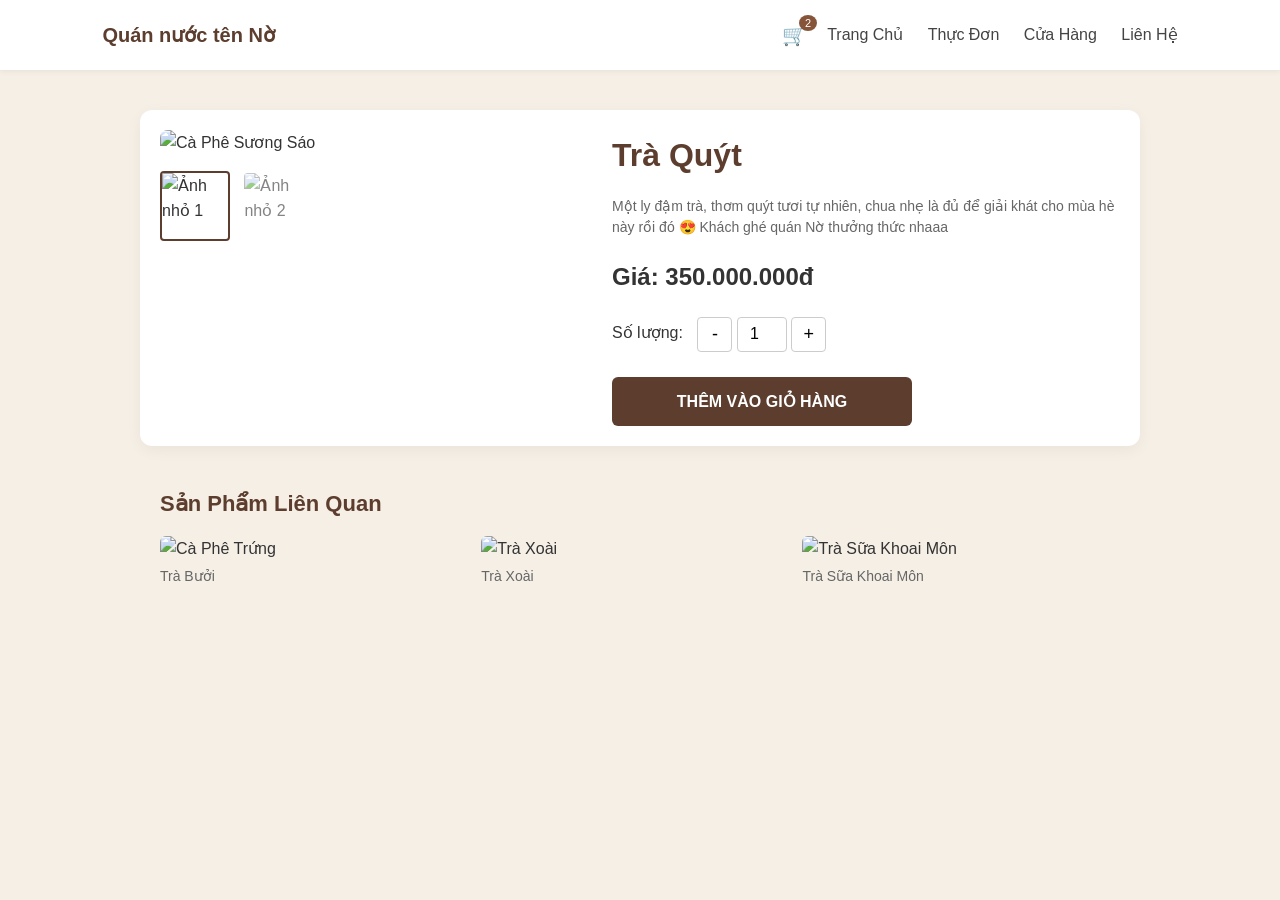
==== chitiet.html @ 85fd81f0 "Add files via upload" ====
<!DOCTYPE html>
<html lang="vi">
<head>
    <meta charset="UTF-8">
    <meta name="viewport" content="width=device-width, initial-scale=1.0">
    <title>Quán nước tên Nờ</title>
    <link rel="stylesheet" href="style.css">
</head>
<body>

    <nav>
        <div class="logo">Quán nước tên Nờ</div>
        <ul class="nav-links">
            <li><a href="trang-chu.html">Trang Chủ</a></li>
            <li><a href="thuc-don.html">Thực Đơn</a></li>
            <li><a href="#">Cửa Hàng</a></li>
            <li><a href="#">Liên Hệ</a></li>
        </ul>
        <div class="cart-icon">🛒 <span class="cart-badge">2</span></div>
    </nav>

    <div class="detail-container">
        
        <div class="image-gallery">
            <img class="main-img" src="hinh/caphe.jpg" alt="Cà Phê Sương Sáo">
            <div class="thumb-images">
                <img class="active" src="hinh/caphe.jpg" alt="Ảnh nhỏ 1">
                <img src="hinh/caphe.jpg" alt="Ảnh nhỏ 2">
            </div>
        </div>

        <div class="info-section">
            <h1>Trà Quýt</h1>
            <p class="description">Một ly đậm trà, thơm quýt tươi tự nhiên, chua nhẹ là đủ để giải khát cho mùa hè này rồi đó 😍 Khách ghé quán Nờ thưởng thức nhaaa</p>
            <div class="price-detail">Giá: 350.000.000đ</div>
            
            <div class="quantity-selector">
                <label>Số lượng:</label>
                <button onclick="this.parentNode.querySelector('input').stepDown()">-</button>
                <input type="number" value="1" min="1">
                <button onclick="this.parentNode.querySelector('input').stepUp()">+</button>
            </div>

            <button class="btn-cart">Thêm Vào Giỏ Hàng</button>
        </div>
        
    </div>

    <div class="related-section">
        <h3>Sản Phẩm Liên Quan</h3>
        <div class="related-grid">
            <div class="related-card">
                <img src="hinh/buoi.jpg" alt="Cà Phê Trứng">
                <p style="margin-top:5px; font-weight:500;">Trà Bưởi</p>
            </div>
            <div class="related-card">
                <img src="hinh/xoai.jpg" alt="Trà Xoài">
                <p style="margin-top:5px; font-weight:500;">Trà Xoài</p>
            </div>
            <div class="related-card">
                <img src="hinh/khoaimon.jpg" alt="Trà Sữa Khoai Môn">
                <p style="margin-top:5px; font-weight:500;">Trà Sữa Khoai Môn</p>
            </div>
        </div>
    </div>

</body>
</html>
---- style.css ----
:root {
    --bg-primary: #f5efe6;      /* Màu nền chính toàn trang */
    --bg-white: #ffffff;        /* Màu nền các khối, card */
    --color-primary: #5c3d2e;   /* Màu nâu đậm (Tiêu đề, nút chính) */
    --color-secondary: #865439; /* Màu nâu nhạt khi hover */
    --color-text: #333333;      /* Màu chữ chính */
    --color-muted: #666666;     /* Màu chữ phụ, mô tả */
    --bg-active: #efe3d3;       /* Màu nền khi hover danh mục */
    --border-color: #cccccc;    /* Màu viền nhẹ */
}

* {
    box-sizing: border-box;
    margin: 0;
    padding: 0;
    font-family: 'Segoe UI', Tahoma, Geneva, Verdana, sans-serif;
}

body {
    background-color: var(--bg-primary);
    color: var(--color-text);
    line-height: 1.6;
}

/* --- 2. Thanh điều hướng (Navbar) --- */
nav {
    display: table;
    width: 100%;
    background: var(--bg-white);
    padding: 20px 8%;
    box-shadow: 0 2px 5px rgba(0,0,0,0.05);
}

.logo {
    float: left;
    font-weight: bold;
    color: var(--color-primary);
    font-size: 20px;
    line-height: 30px;
}

.nav-links {
    float: right;
    list-style: none;
    display: block;
}

.nav-links li {
    display: inline-block;
    margin-left: 20px;
    line-height: 30px;
}

.nav-links a {
    text-decoration: none;
    color: #444444;
    font-weight: 500;
    transition: 0.2s;
}

.nav-links a.active, 
.nav-links a:hover {
    color: var(--color-primary);
    font-weight: bold;
}

.cart-icon {
    float: right;
    margin-left: 30px;
    font-size: 20px;
    cursor: pointer;
    position: relative;
    line-height: 30px;
}

.cart-badge {
    position: absolute;
    top: -5px;
    right: -10px;
    background-color: var(--color-secondary);
    color: white;
    border-radius: 50%;
    padding: 2px 6px;
    font-size: 11px;
    line-height: 12px;
}

/* Clearfix cho nav */
nav::after {
    content: "";
    clear: both;
    display: table;
}

/* --- 3. Banner trang chủ (Hero) --- */
.hero {
    background: url('hinh/bìa.jpg') no-repeat center center;
    background-size: cover;
    height: 400px;
    margin-bottom: 40px;
}

/* --- 4. Bố cục chung & Tiêu đề --- */
.container {
    max-width: 1200px;
    margin: 0 auto;
    padding: 0 20px;
    text-align: center;
}

h1 {
    color: var(--color-primary);
    font-size: 32px;
    margin-bottom: 15px;
}

h2 {
    color: var(--color-primary);
    margin-bottom: 30px;
    font-size: 28px;
}

h3 {
    color: var(--color-primary);
    margin-bottom: 15px;
    font-size: 22px;
}

h4 {
    font-size: 16px;
    margin-bottom: 8px;
    text-align: left;
}

p {
    font-size: 14px;
    color: var(--color-muted);
    line-height: 1.5;
}

/* --- 5. Nút bấm (Buttons) --- */
.btn-more {
    display: inline-block;
    background: var(--color-primary);
    color: #ffffff;
    padding: 12px 40px;
    border-radius: 4px;
    text-decoration: none;
    font-weight: bold;
    margin-bottom: 50px;
    transition: 0.3s;
}

.btn-more:hover {
    background: var(--color-secondary);
}

.btn-add {
    background: var(--color-primary);
    color: #ffffff;
    border: none;
    padding: 6px 12px;
    border-radius: 4px;
    cursor: pointer;
    font-size: 13px;
    transition: 0.2s;
}

.btn-add:hover {
    background: var(--color-secondary);
}

.btn-cart {
    background: var(--color-primary);
    color: #ffffff;
    border: none;
    padding: 15px 30px;
    font-size: 16px;
    font-weight: bold;
    border-radius: 6px;
    cursor: pointer;
    text-transform: uppercase;
    width: 100%;
    max-width: 300px;
    transition: 0.2s;
}

.btn-cart:hover {
    background: var(--color-secondary);
}

/* --- 6. Trang chủ: Danh sách sản phẩm nổi bật --- */
.products-grid {
    display: block;
    text-align: left;
    margin-bottom: 40px;
}

.product-card {
    display: inline-block;
    width: 31%;
    margin-right: 2%;
    background: var(--bg-white);
    padding: 20px;
    border-radius: 8px;
    box-shadow: 0 4px 15px rgba(0,0,0,0.05);
    vertical-align: top;
    margin-bottom: 20px;
}

.product-card:last-child {
    margin-right: 0;
}

.product-card img {
    width: 100%;
    height: 250px;
    object-fit: cover;
    border-radius: 6px;
    margin-bottom: 15px;
}

/* --- 7. Trang Thực Đơn: Cấu trúc Sidebar & Grid --- */
.main-content {
    max-width: 1200px;
    margin: 40px auto;
    padding: 0 20px;
    display: table;
    width: 100%;
}

.sidebar {
    display: table-cell;
    width: 250px;
    background: var(--bg-white);
    padding: 20px;
    border-radius: 8px;
    vertical-align: top;
}

.category-list {
    list-style: none;
}

.category-list li {
    padding: 12px 15px;
    cursor: pointer;
    border-radius: 4px;
    transition: 0.2s;
    font-weight: 500;
}

.category-list li.active, 
.category-list li:hover {
    background: var(--bg-active);
    color: var(--color-primary);
}

.menu-section {
    display: table-cell;
    padding-left: 30px;
    vertical-align: top;
}

.menu-header {
    display: block;
    margin-bottom: 20px;
}

.menu-header h2 {
    float: left;
    margin-bottom: 0;
}

.menu-header select {
    float: right;
    padding: 8px 12px;
    border: 1px solid var(--border-color);
    border-radius: 4px;
    outline: none;
    background: var(--bg-white);
}

.menu-header::after {
    content: "";
    clear: both;
    display: table;
}

.menu-grid {
    display: block;
    text-align: left;
}

.menu-item {
    display: inline-block;
    width: 23%;
    margin-right: 2%;
    background: var(--bg-white);
    padding: 15px;
    border-radius: 8px;
    box-shadow: 0 4px 10px rgba(0,0,0,0.02);
    margin-bottom: 20px;
    vertical-align: top;
}

.menu-item img {
    width: 100%;
    height: 180px;
    object-fit: cover;
    border-radius: 6px;
    margin-bottom: 12px;
}

.item-footer {
    display: block;
    margin-top: 10px;
    line-height: 30px;
}

.price {
    float: left;
    color: var(--color-primary);
    font-weight: bold;
    font-size: 15px;
}

.item-footer .btn-add,
.item-footer a {
    float: right;
}

.item-footer::after {
    content: "";
    clear: both;
    display: table;
}

/* --- 8. Trang Chi Tiết: Thông tin sản phẩm --- */
.detail-container {
    max-width: 1000px;
    margin: 40px auto;
    padding: 20px;
    background: var(--bg-white);
    border-radius: 12px;
    display: table;
    width: 100%;
    box-shadow: 0 4px 15px rgba(0,0,0,0.05);
}

.image-gallery {
    display: table-cell;
    width: 45%;
    vertical-align: top;
    padding-right: 20px;
}

.main-img {
    width: 100%;
    height: 400px;
    object-fit: cover;
    border-radius: 8px;
    margin-bottom: 15px;
}

.thumb-images {
    display: block;
}

.thumb-images img {
    display: inline-block;
    width: 70px;
    height: 70px;
    object-fit: cover;
    border-radius: 4px;
    cursor: pointer;
    opacity: 0.6;
    margin-right: 10px;
}

.thumb-images img.active, 
.thumb-images img:hover {
    opacity: 1;
    border: 2px solid var(--color-primary);
}

.info-section {
    display: table-cell;
    width: 55%;
    vertical-align: middle;
    padding-left: 20px;
}

.description {
    margin-bottom: 20px;
}

.price-detail {
    font-size: 24px;
    font-weight: bold;
    color: var(--color-text);
    margin-bottom: 20px;
}

.quantity-selector {
    display: block;
    margin-bottom: 25px;
}

.quantity-selector label {
    margin-right: 10px;
}

.quantity-selector button {
    width: 35px;
    height: 35px;
    border: 1px solid var(--border-color);
    background: var(--bg-white);
    font-size: 18px;
    cursor: pointer;
    border-radius: 4px;
    vertical-align: middle;
}

.quantity-selector input {
    width: 50px;
    height: 35px;
    text-align: center;
    border: 1px solid var(--border-color);
    border-radius: 4px;
    font-size: 16px;
    vertical-align: middle;
}

/* Sản phẩm liên quan */
.related-section {
    max-width: 1000px;
    margin: 40px auto;
    padding: 0 20px;
}

.related-grid {
    display: block;
    text-align: left;
}

.related-card {
    display: inline-block;
    width: 31%;
    margin-right: 2%;
    vertical-align: top;
}

.related-card:last-child {
    margin-right: 0;
}

.related-card img {
    width: 100%;
    height: 150px;
    object-fit: cover;
    border-radius: 6px;
}

/* --- 9. Hỗ trợ hiển thị trên thiết bị di động (Responsive) --- */
@media (max-width: 768px) {
    nav {
        padding: 15px 4%;
    }
    .logo, .nav-links, .cart-icon {
        float: none;
        display: block;
        text-align: center;
        margin: 10px 0;
    }
    .nav-links li {
        margin: 0 10px;
    }
    
    .product-card, .menu-item, .related-card {
        width: 100% !important;
        margin-right: 0 !important;
        margin-bottom: 20px;
    }
    
    .sidebar, .menu-section, .image-gallery, .info-section {
        display: block !important;
        width: 100% !important;
        padding-left: 0 !important;
        padding-right: 0 !important;
    }
    
    .menu-header h2, .menu-header select {
        float: none;
        display: block;
        text-align: center;
        margin: 10px auto;
    }
    
    .detail-container {
        display: block;
    }
}
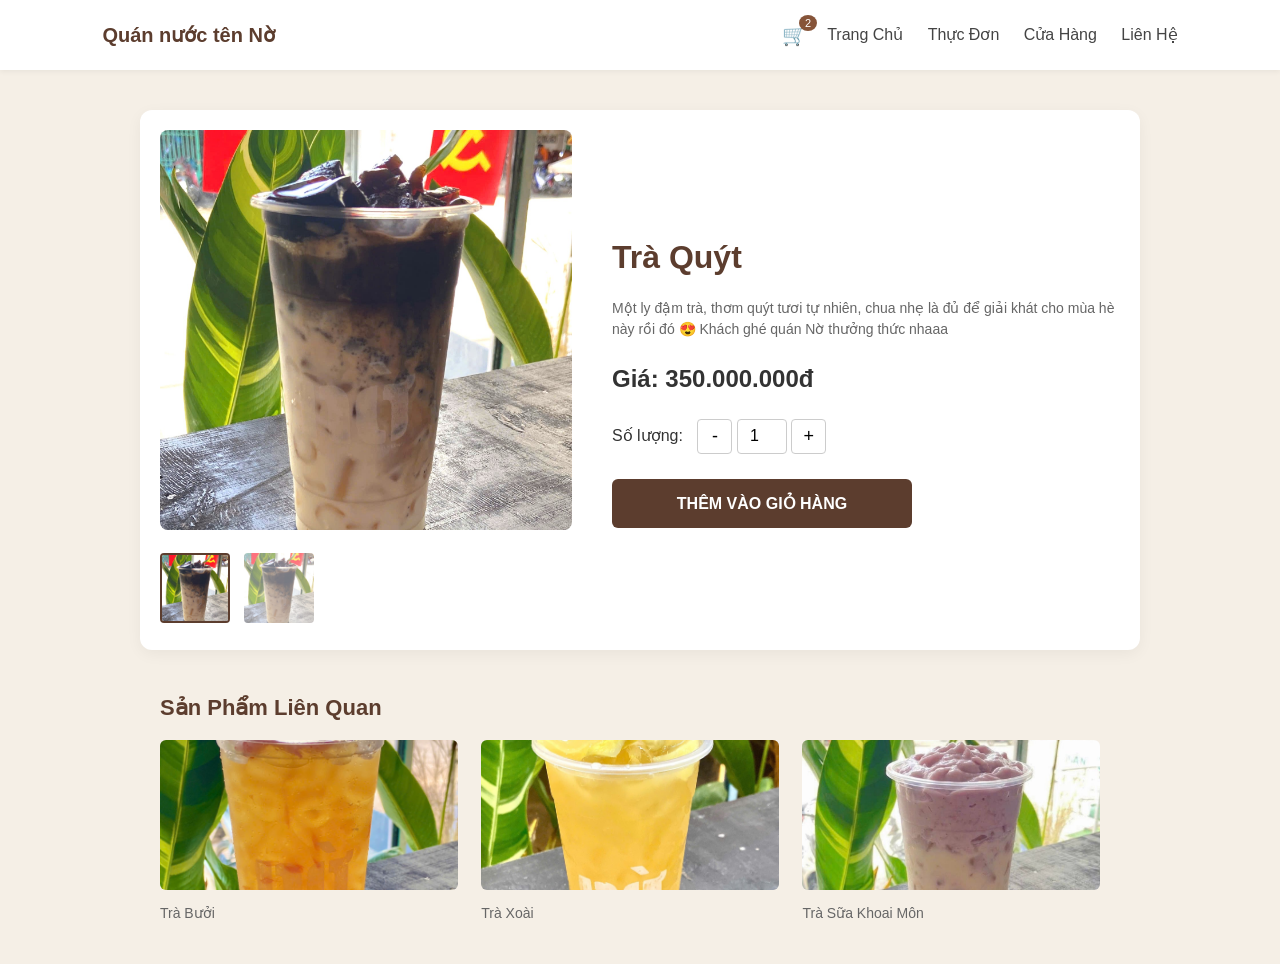
==== commit 217c98e9: "Add files via upload" ====
--- a/chitiet.html
+++ b/chitiet.html
@@ -11,10 +11,10 @@
     <nav>
         <div class="logo">Quán nước tên Nờ</div>
         <ul class="nav-links">
-            <li><a href="trang-chu.html">Trang Chủ</a></li>
-            <li><a href="thuc-don.html">Thực Đơn</a></li>
-            <li><a href="#">Cửa Hàng</a></li>
-            <li><a href="#">Liên Hệ</a></li>
+            <li><a href="index.html">Trang Chủ</a></li>
+            <li><a href="thucdon.html">Thực Đơn</a></li>
+            <li><a href="cuahang.html">Cửa Hàng</a></li>
+            <li><a href="lienhe.html">Liên Hệ</a></li>
         </ul>
         <div class="cart-icon">🛒 <span class="cart-badge">2</span></div>
     </nav>
@@ -22,10 +22,10 @@
     <div class="detail-container">
         
         <div class="image-gallery">
-            <img class="main-img" src="hinh/caphe.jpg" alt="Cà Phê Sương Sáo">
+            <img class="main-img" src="caphe.jpg" alt="Cà Phê Sương Sáo">
             <div class="thumb-images">
-                <img class="active" src="hinh/caphe.jpg" alt="Ảnh nhỏ 1">
-                <img src="hinh/caphe.jpg" alt="Ảnh nhỏ 2">
+                <img class="active" src="caphe.jpg" alt="Ảnh nhỏ 1">
+                <img src="caphe.jpg" alt="Ảnh nhỏ 2">
             </div>
         </div>
 
@@ -50,15 +50,15 @@
         <h3>Sản Phẩm Liên Quan</h3>
         <div class="related-grid">
             <div class="related-card">
-                <img src="hinh/buoi.jpg" alt="Cà Phê Trứng">
+                <img src="buoi.jpg" alt="Cà Phê Trứng">
                 <p style="margin-top:5px; font-weight:500;">Trà Bưởi</p>
             </div>
             <div class="related-card">
-                <img src="hinh/xoai.jpg" alt="Trà Xoài">
+                <img src="xoai.jpg" alt="Trà Xoài">
                 <p style="margin-top:5px; font-weight:500;">Trà Xoài</p>
             </div>
             <div class="related-card">
-                <img src="hinh/khoaimon.jpg" alt="Trà Sữa Khoai Môn">
+                <img src="khoaimon.jpg" alt="Trà Sữa Khoai Môn">
                 <p style="margin-top:5px; font-weight:500;">Trà Sữa Khoai Môn</p>
             </div>
         </div>
--- a/style.css
+++ b/style.css
@@ -94,7 +94,7 @@
 
 /* --- 3. Banner trang chủ (Hero) --- */
 .hero {
-    background: url('hinh/bìa.jpg') no-repeat center center;
+    background: url('bìa.jpg') no-repeat center center;
     background-size: cover;
     height: 400px;
     margin-bottom: 40px;
